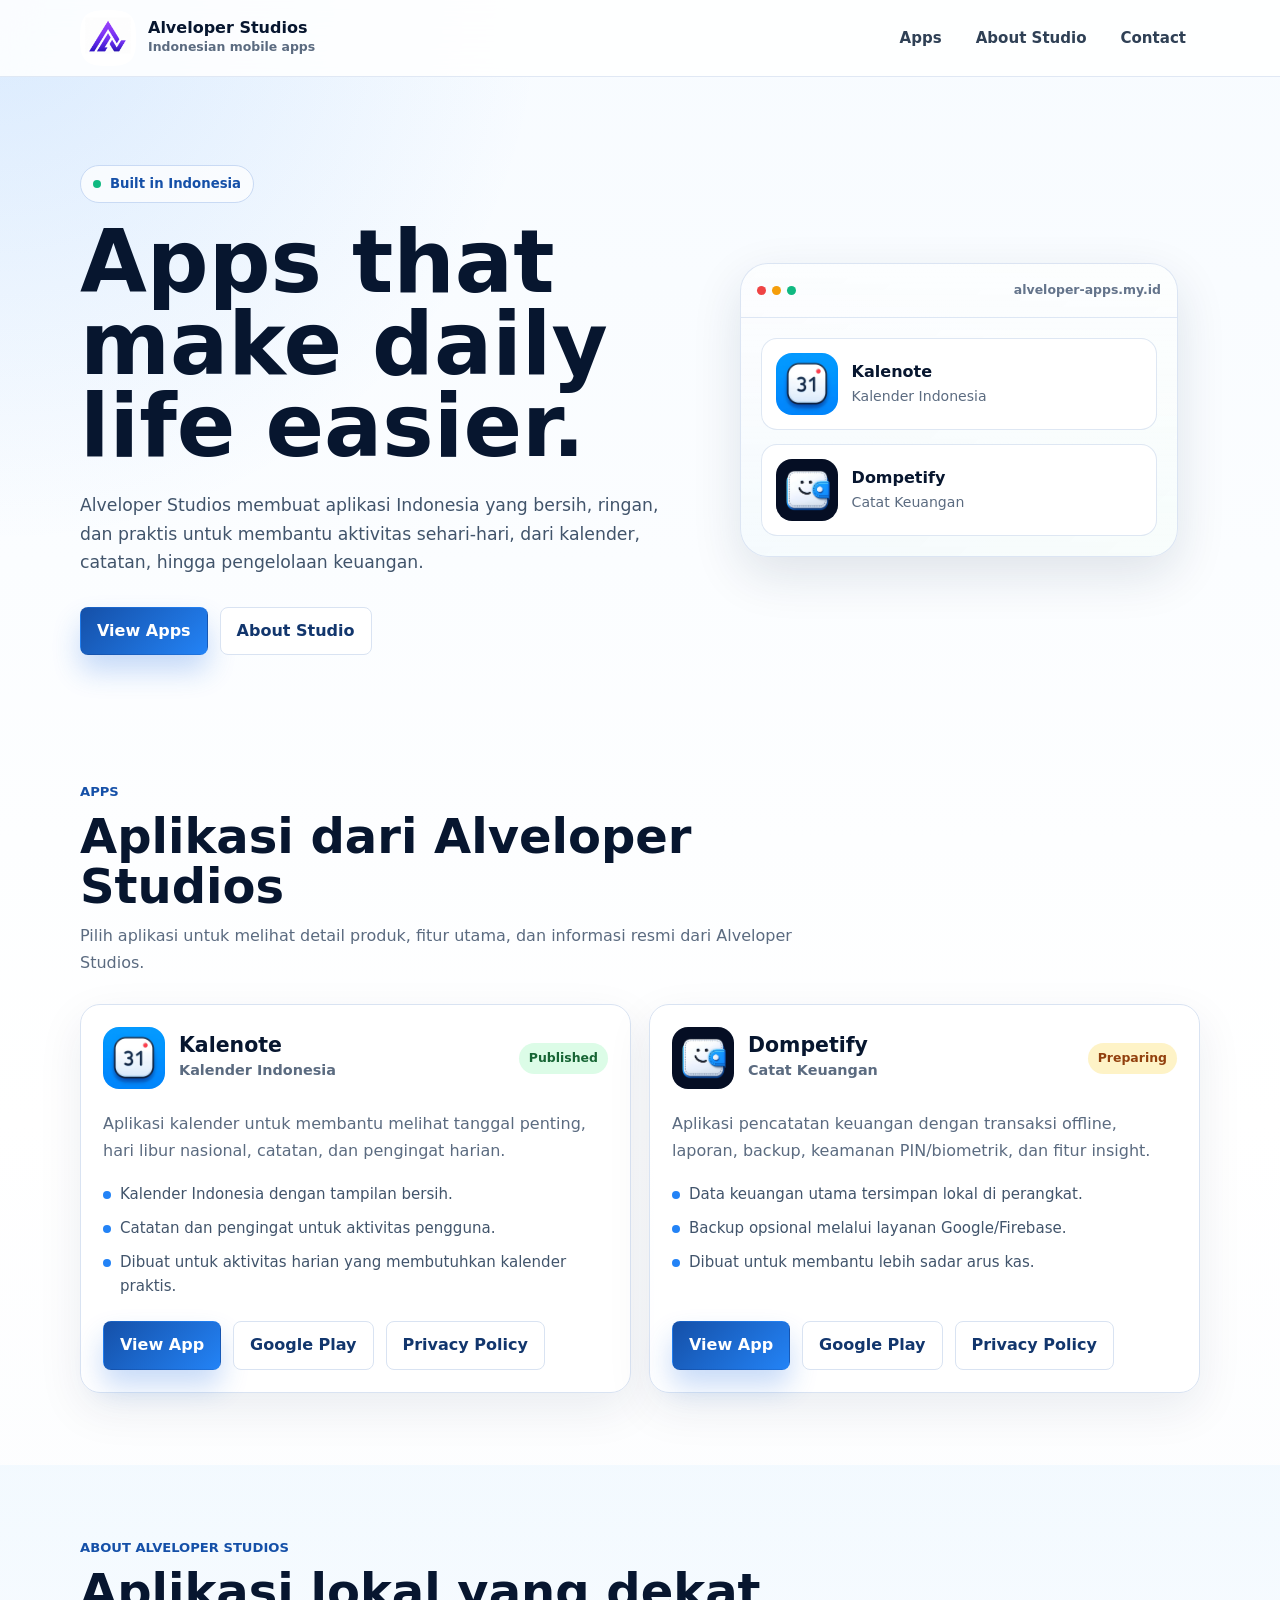
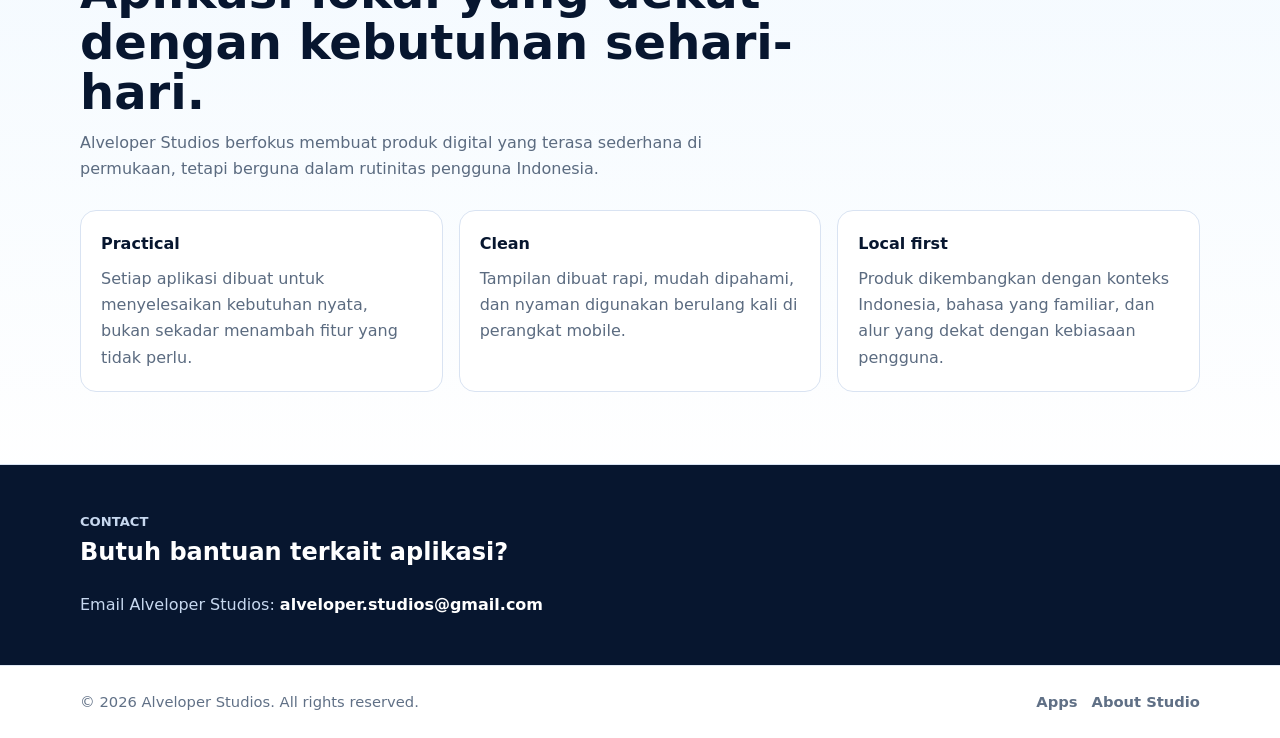
==== index.html @ d8dd56e6 "Add initial files for Dompetify and Kalenote applications - Created main.js for navigation and scrol" ====
<!DOCTYPE html>
<html lang="id">
<head>
  <meta charset="UTF-8">
  <meta name="viewport" content="width=device-width, initial-scale=1.0">
  <meta name="description" content="Portal resmi Alveloper Studios, developer aplikasi Indonesia untuk membantu aktivitas sehari-hari.">
  <meta name="theme-color" content="#1769e0">
  <title>Alveloper Studios Apps</title>
  <link rel="icon" href="assets/icons/alveloper-studios-icon/web/favicon.ico">
  <link rel="apple-touch-icon" href="assets/icons/alveloper-studios-icon/web/apple-touch-icon.png">
  <link rel="stylesheet" href="assets/css/style.css">
</head>
<body>
  <header class="site-header">
    <div class="container header-inner">
      <a class="brand" href="./" aria-label="Alveloper Studios home">
        <span class="brand-mark"><img src="assets/icons/alveloper-studios-icon/web/icon-192.png" alt=""></span>
        <span>
          <span class="brand-title">Alveloper Studios</span>
          <span class="brand-subtitle">Indonesian mobile apps</span>
        </span>
      </a>
      <button class="menu-button" type="button" aria-label="Open navigation" aria-expanded="false" data-menu-button>
        <span></span>
      </button>
      <nav class="site-nav" data-site-nav>
        <a href="#apps">Apps</a>
        <a href="#studio">About Studio</a>
        <a href="#contact">Contact</a>
      </nav>
    </div>
  </header>

  <main>
    <section class="hero">
      <div class="container hero-grid">
        <div>
          <span class="eyebrow">Built in Indonesia</span>
          <h1>Apps that make daily life easier.</h1>
          <p class="hero-copy">
            Alveloper Studios membuat aplikasi Indonesia yang bersih, ringan, dan praktis untuk membantu aktivitas sehari-hari, dari kalender, catatan, hingga pengelolaan keuangan.
          </p>
          <div class="hero-actions">
            <a class="button button-primary" href="#apps">View Apps</a>
            <a class="button button-secondary" href="#studio">About Studio</a>
          </div>
        </div>

        <div class="hero-panel" aria-hidden="true">
          <div class="device-shell">
            <div class="device-top">
              <div class="traffic"><span></span><span></span><span></span></div>
              <span class="device-url">alveloper-apps.my.id</span>
            </div>
            <div class="app-stack">
              <div class="mini-app">
                <img src="assets/images/kalenote_logo.png" alt="">
                <div>
                  <strong>Kalenote</strong>
                  <span>Kalender Indonesia</span>
                </div>
              </div>
              <div class="mini-app">
                <img src="assets/images/dompetify_logo.png" alt="">
                <div>
                  <strong>Dompetify</strong>
                  <span>Catat Keuangan</span>
                </div>
              </div>
            </div>
          </div>
        </div>
      </div>
    </section>

    <section class="section" id="apps">
      <div class="container">
        <div class="section-header">
          <p class="section-kicker">Apps</p>
          <h2>Aplikasi dari Alveloper Studios</h2>
          <p>Pilih aplikasi untuk melihat detail produk, fitur utama, dan informasi resmi dari Alveloper Studios.</p>
        </div>

        <div class="apps-grid">
          <article class="app-card">
            <div class="app-card-header">
              <div class="app-title-row">
                <img class="app-logo" src="assets/images/kalenote_logo.png" alt="Kalenote logo">
                <div>
                  <h3>Kalenote</h3>
                  <span>Kalender Indonesia</span>
                </div>
              </div>
              <span class="status">Published</span>
            </div>
            <p>Aplikasi kalender untuk membantu melihat tanggal penting, hari libur nasional, catatan, dan pengingat harian.</p>
            <ul class="feature-list">
              <li>Kalender Indonesia dengan tampilan bersih.</li>
              <li>Catatan dan pengingat untuk aktivitas pengguna.</li>
              <li>Dibuat untuk aktivitas harian yang membutuhkan kalender praktis.</li>
            </ul>
            <div class="card-actions">
              <a class="button button-primary" href="kalenote/">View App</a>
              <a class="button button-secondary" href="https://play.google.com/store/apps/details?id=com.alveloper.kalenote" target="_blank" rel="noopener">Google Play</a>
              <a class="button button-secondary" href="kalenote/privacy-policy.html">Privacy Policy</a>
            </div>
          </article>

          <article class="app-card">
            <div class="app-card-header">
              <div class="app-title-row">
                <img class="app-logo" src="assets/images/dompetify_logo.png" alt="Dompetify logo">
                <div>
                  <h3>Dompetify</h3>
                  <span>Catat Keuangan</span>
                </div>
              </div>
              <span class="status soon">Preparing</span>
            </div>
            <p>Aplikasi pencatatan keuangan dengan transaksi offline, laporan, backup, keamanan PIN/biometrik, dan fitur insight.</p>
            <ul class="feature-list">
              <li>Data keuangan utama tersimpan lokal di perangkat.</li>
              <li>Backup opsional melalui layanan Google/Firebase.</li>
              <li>Dibuat untuk membantu lebih sadar arus kas.</li>
            </ul>
            <div class="card-actions">
              <a class="button button-primary" href="dompetify/">View App</a>
              <a class="button button-secondary" href="https://play.google.com/store/apps/details?id=com.alveloper.dompetify" target="_blank" rel="noopener">Google Play</a>
              <a class="button button-secondary" href="dompetify/privacy-policy.html">Privacy Policy</a>
            </div>
          </article>
        </div>
      </div>
    </section>

    <section class="section section-muted" id="studio">
      <div class="container">
        <div class="section-header">
          <p class="section-kicker">About Alveloper Studios</p>
          <h2>Aplikasi lokal yang dekat dengan kebutuhan sehari-hari.</h2>
          <p>Alveloper Studios berfokus membuat produk digital yang terasa sederhana di permukaan, tetapi berguna dalam rutinitas pengguna Indonesia.</p>
        </div>
        <div class="info-grid">
          <div class="info-box">
            <h3>Practical</h3>
            <p>Setiap aplikasi dibuat untuk menyelesaikan kebutuhan nyata, bukan sekadar menambah fitur yang tidak perlu.</p>
          </div>
          <div class="info-box">
            <h3>Clean</h3>
            <p>Tampilan dibuat rapi, mudah dipahami, dan nyaman digunakan berulang kali di perangkat mobile.</p>
          </div>
          <div class="info-box">
            <h3>Local first</h3>
            <p>Produk dikembangkan dengan konteks Indonesia, bahasa yang familiar, dan alur yang dekat dengan kebiasaan pengguna.</p>
          </div>
        </div>
      </div>
    </section>
  </main>

  <section class="contact-band" id="contact">
    <div class="container">
      <p class="section-kicker">Contact</p>
      <h2>Butuh bantuan terkait aplikasi?</h2>
      <p>Email Alveloper Studios: <a href="mailto:alveloper.studios@gmail.com">alveloper.studios@gmail.com</a></p>
    </div>
  </section>

  <footer class="footer">
    <div class="container footer-inner">
      <span>&copy; <span data-year></span> Alveloper Studios. All rights reserved.</span>
      <div class="footer-links">
        <a href="#apps">Apps</a>
        <a href="#studio">About Studio</a>
      </div>
    </div>
  </footer>

  <script src="assets/js/main.js"></script>
</body>
</html>
---- assets/css/style.css ----
:root {
  color-scheme: light;
  --blue-950: #07162f;
  --blue-900: #0b1f42;
  --blue-800: #12366d;
  --blue-700: #1550a8;
  --blue-600: #1769e0;
  --blue-500: #2383f6;
  --blue-100: #dbeafe;
  --sky-50: #eff8ff;
  --ink: #102033;
  --muted: #5b6b80;
  --line: #d9e3f2;
  --surface: #ffffff;
  --surface-soft: #f6f9fd;
  --accent: #10b981;
  --warning: #f59e0b;
  --shadow: 0 18px 50px rgba(13, 38, 76, 0.12);
  --radius: 8px;
  --radius-lg: 20px;
  --container: 1120px;
}

* {
  box-sizing: border-box;
}

html {
  scroll-behavior: smooth;
}

body {
  margin: 0;
  font-family:
    Inter, ui-sans-serif, system-ui, -apple-system, BlinkMacSystemFont, "Segoe UI",
    sans-serif;
  color: var(--ink);
  background:
    radial-gradient(circle at top left, rgba(35, 131, 246, 0.14), transparent 34rem),
    linear-gradient(180deg, #f7fbff 0%, #ffffff 48%, #f6f9fd 100%);
  line-height: 1.65;
}

img {
  max-width: 100%;
  display: block;
}

a {
  color: inherit;
  text-decoration: none;
}

p,
h1,
h2,
h3,
h4 {
  margin-top: 0;
}

p {
  color: var(--muted);
}

.container {
  width: min(100% - 40px, var(--container));
  margin-inline: auto;
}

.site-header {
  position: sticky;
  top: 0;
  z-index: 20;
  border-bottom: 1px solid rgba(217, 227, 242, 0.82);
  background: rgba(255, 255, 255, 0.86);
  backdrop-filter: blur(18px);
  transition: transform 220ms ease, box-shadow 220ms ease;
  will-change: transform;
}

.site-header.is-hidden {
  transform: translateY(-100%);
}

.header-inner {
  display: flex;
  align-items: center;
  justify-content: space-between;
  min-height: 76px;
  gap: 24px;
}

.brand {
  display: inline-flex;
  align-items: center;
  gap: 12px;
  font-weight: 800;
  color: var(--blue-950);
}

.brand-mark {
  display: grid;
  place-items: center;
  width: 56px;
  height: 56px;
  border-radius: 16px;
  color: #fff;
}

.brand-mark img {
  width: 100%;
  height: 100%;
  border-radius: 16px;
  object-fit: cover;
}

.brand-title {
  display: block;
  line-height: 1.1;
}

.brand-subtitle {
  display: block;
  color: var(--muted);
  font-size: 0.78rem;
  font-weight: 650;
}

.site-nav {
  display: flex;
  align-items: center;
  gap: 6px;
}

.site-nav a {
  border-radius: 999px;
  color: #2f4055;
  font-size: 0.94rem;
  font-weight: 700;
  padding: 9px 14px;
}

.site-nav a:hover,
.site-nav a:focus-visible {
  background: var(--blue-100);
  color: var(--blue-800);
  outline: none;
}

.menu-button {
  display: none;
  width: 42px;
  height: 42px;
  border: 1px solid var(--line);
  border-radius: 8px;
  background: #fff;
  color: var(--blue-900);
  cursor: pointer;
}

.menu-button span,
.menu-button::before,
.menu-button::after {
  display: block;
  width: 18px;
  height: 2px;
  margin: 4px auto;
  border-radius: 999px;
  background: currentColor;
  content: "";
}

.hero {
  padding: 88px 0 54px;
}

.hero-grid {
  display: grid;
  grid-template-columns: minmax(0, 1.1fr) minmax(320px, 0.9fr);
  align-items: center;
  gap: 48px;
}

.eyebrow {
  display: inline-flex;
  align-items: center;
  gap: 9px;
  margin-bottom: 18px;
  border: 1px solid #c9daf4;
  border-radius: 999px;
  background: rgba(255, 255, 255, 0.72);
  color: var(--blue-700);
  font-size: 0.83rem;
  font-weight: 800;
  padding: 7px 12px;
}

.eyebrow::before {
  width: 8px;
  height: 8px;
  border-radius: 999px;
  background: var(--accent);
  content: "";
}

.hero h1 {
  max-width: 780px;
  color: var(--blue-950);
  font-size: clamp(2.6rem, 7vw, 5.4rem);
  line-height: 0.95;
  letter-spacing: 0;
  margin-bottom: 24px;
}

.hero-copy {
  max-width: 660px;
  color: #41546b;
  font-size: 1.08rem;
  margin-bottom: 30px;
}

.hero-actions,
.card-actions,
.policy-actions {
  display: flex;
  flex-wrap: wrap;
  align-items: center;
  gap: 12px;
}

.button {
  display: inline-flex;
  align-items: center;
  justify-content: center;
  min-height: 44px;
  border: 1px solid transparent;
  border-radius: 8px;
  font-weight: 800;
  padding: 10px 16px;
  transition:
    transform 160ms ease,
    box-shadow 160ms ease,
    border-color 160ms ease,
    background 160ms ease;
}

.button:hover {
  transform: translateY(-1px);
}

.button-primary {
  background: linear-gradient(135deg, var(--blue-700), var(--blue-500));
  color: #fff;
  box-shadow: 0 16px 28px rgba(23, 105, 224, 0.24);
}

.button-secondary {
  border-color: var(--line);
  background: #fff;
  color: var(--blue-800);
}

.button-ghost {
  border-color: transparent;
  background: transparent;
  color: var(--blue-700);
}

.hero-panel {
  position: relative;
  padding: 22px;
}

.studio-signature {
  display: grid;
  grid-template-columns: 92px 1fr;
  gap: 18px;
  align-items: center;
  margin: 28px 0 0;
  max-width: 520px;
  border: 1px solid rgba(217, 227, 242, 0.9);
  border-radius: 18px;
  background: rgba(255, 255, 255, 0.78);
  box-shadow: 0 14px 34px rgba(13, 38, 76, 0.08);
  padding: 16px;
}

.studio-signature img {
  width: 92px;
  height: 92px;
  border-radius: 18px;
  object-fit: cover;
}

.studio-signature strong {
  display: block;
  color: var(--blue-950);
  font-size: 1.08rem;
  line-height: 1.2;
  margin-bottom: 4px;
}

.studio-signature span {
  display: block;
  color: var(--muted);
  font-size: 0.94rem;
}

.device-shell {
  overflow: hidden;
  border: 1px solid rgba(217, 227, 242, 0.9);
  border-radius: 28px;
  background:
    linear-gradient(180deg, rgba(255, 255, 255, 0.92), rgba(255, 255, 255, 0.72)),
    linear-gradient(135deg, rgba(35, 131, 246, 0.16), rgba(16, 185, 129, 0.1));
  box-shadow: var(--shadow);
}

.device-top {
  display: flex;
  align-items: center;
  justify-content: space-between;
  border-bottom: 1px solid rgba(217, 227, 242, 0.85);
  padding: 16px;
}

.traffic {
  display: flex;
  gap: 6px;
}

.traffic span {
  width: 9px;
  height: 9px;
  border-radius: 999px;
  background: #cbd5e1;
}

.traffic span:nth-child(1) {
  background: #ef4444;
}

.traffic span:nth-child(2) {
  background: #f59e0b;
}

.traffic span:nth-child(3) {
  background: var(--accent);
}

.device-url {
  color: #64748b;
  font-size: 0.78rem;
  font-weight: 750;
}

.app-stack {
  display: grid;
  gap: 14px;
  padding: 20px;
}

.mini-app {
  display: grid;
  grid-template-columns: 62px 1fr;
  align-items: center;
  gap: 14px;
  border: 1px solid rgba(217, 227, 242, 0.86);
  border-radius: 16px;
  background: #fff;
  padding: 14px;
}

.mini-app img,
.app-logo {
  width: 62px;
  height: 62px;
  border-radius: 16px;
  object-fit: cover;
}

.mini-app strong {
  display: block;
  color: var(--blue-950);
}

.mini-app span {
  display: block;
  color: var(--muted);
  font-size: 0.88rem;
}

.section {
  padding: 72px 0;
}

.section-muted {
  background: linear-gradient(180deg, rgba(239, 248, 255, 0.72), rgba(255, 255, 255, 0.92));
}

.section-header {
  max-width: 720px;
  margin-bottom: 28px;
}

.section-kicker {
  color: var(--blue-700);
  font-size: 0.82rem;
  font-weight: 850;
  letter-spacing: 0;
  margin-bottom: 8px;
  text-transform: uppercase;
}

.section h2 {
  color: var(--blue-950);
  font-size: clamp(2rem, 4vw, 3rem);
  line-height: 1.05;
  letter-spacing: 0;
  margin-bottom: 12px;
}

.apps-grid {
  display: grid;
  grid-template-columns: repeat(2, minmax(0, 1fr));
  gap: 18px;
}

.app-card {
  display: flex;
  flex-direction: column;
  min-height: 100%;
  border: 1px solid var(--line);
  border-radius: var(--radius-lg);
  background: rgba(255, 255, 255, 0.88);
  box-shadow: 0 16px 46px rgba(13, 38, 76, 0.08);
  padding: 22px;
}

.app-card-header {
  display: flex;
  align-items: center;
  justify-content: space-between;
  gap: 14px;
  margin-bottom: 22px;
}

.app-title-row {
  display: flex;
  align-items: center;
  gap: 14px;
}

.app-title-row h3 {
  color: var(--blue-950);
  font-size: 1.28rem;
  line-height: 1.2;
  margin: 0;
}

.app-title-row span {
  color: var(--muted);
  font-size: 0.9rem;
  font-weight: 650;
}

.status {
  display: inline-flex;
  align-items: center;
  min-height: 28px;
  border-radius: 999px;
  background: #dcfce7;
  color: #166534;
  font-size: 0.78rem;
  font-weight: 850;
  padding: 5px 10px;
  white-space: nowrap;
}

.status.soon {
  background: #fef3c7;
  color: #92400e;
}

.app-card p {
  margin-bottom: 18px;
}

.feature-list {
  display: grid;
  gap: 9px;
  margin: 0 0 22px;
  padding: 0;
  list-style: none;
}

.feature-list li {
  display: flex;
  gap: 9px;
  color: #41546b;
  font-size: 0.94rem;
}

.feature-list li::before {
  width: 8px;
  height: 8px;
  flex: 0 0 8px;
  margin-top: 9px;
  border-radius: 999px;
  background: var(--blue-500);
  content: "";
}

.app-card .card-actions {
  margin-top: auto;
}

.info-grid {
  display: grid;
  grid-template-columns: repeat(3, minmax(0, 1fr));
  gap: 16px;
}

.info-box {
  border: 1px solid var(--line);
  border-radius: 16px;
  background: #fff;
  padding: 20px;
}

.info-box h3 {
  color: var(--blue-950);
  font-size: 1rem;
  margin-bottom: 8px;
}

.info-box p {
  margin-bottom: 0;
}

.app-hero {
  padding: 68px 0 46px;
}

.app-hero-card {
  display: grid;
  grid-template-columns: auto 1fr;
  gap: 22px;
  align-items: center;
  border: 1px solid var(--line);
  border-radius: 24px;
  background: rgba(255, 255, 255, 0.9);
  box-shadow: var(--shadow);
  padding: 28px;
}

.app-hero-logo {
  width: 116px;
  height: 116px;
  border-radius: 26px;
  object-fit: cover;
}

.app-hero h1 {
  color: var(--blue-950);
  font-size: clamp(2.1rem, 5vw, 4rem);
  line-height: 1;
  letter-spacing: 0;
  margin-bottom: 12px;
}

.meta-row {
  display: flex;
  flex-wrap: wrap;
  gap: 10px;
  margin: 18px 0 0;
}

.meta-pill {
  border: 1px solid var(--line);
  border-radius: 999px;
  background: #fff;
  color: #334155;
  font-size: 0.84rem;
  font-weight: 780;
  padding: 7px 11px;
}

.policy-layout {
  display: grid;
  grid-template-columns: minmax(0, 260px) minmax(0, 1fr);
  gap: 28px;
  align-items: start;
}

.policy-sidebar {
  position: sticky;
  top: 98px;
  border: 1px solid var(--line);
  border-radius: 18px;
  background: #fff;
  padding: 18px;
}

.policy-sidebar strong {
  display: block;
  color: var(--blue-950);
  margin-bottom: 10px;
}

.policy-sidebar a {
  display: block;
  border-radius: 8px;
  color: #4b5f77;
  font-size: 0.92rem;
  font-weight: 700;
  padding: 8px 10px;
}

.policy-sidebar a:hover {
  background: var(--sky-50);
  color: var(--blue-800);
}

.policy-content {
  border: 1px solid var(--line);
  border-radius: 22px;
  background: #fff;
  box-shadow: 0 16px 46px rgba(13, 38, 76, 0.07);
  padding: clamp(24px, 4vw, 44px);
}

.policy-content h2 {
  margin-top: 34px;
  font-size: 1.6rem;
}

.policy-content h2:first-child {
  margin-top: 0;
}

.policy-content h3 {
  color: var(--blue-900);
  margin-top: 24px;
}

.policy-content ul {
  color: #45586f;
  padding-left: 20px;
}

.policy-content li + li {
  margin-top: 7px;
}

.notice {
  border-left: 4px solid var(--blue-500);
  border-radius: 8px;
  background: var(--sky-50);
  color: #334155;
  padding: 16px 18px;
}

.contact-band {
  border-top: 1px solid var(--line);
  background: var(--blue-950);
  color: #fff;
  padding: 46px 0;
}

.contact-band p {
  color: #c7d8ef;
  margin-bottom: 0;
}

.contact-band a {
  color: #fff;
  font-weight: 800;
}

.footer {
  border-top: 1px solid rgba(217, 227, 242, 0.82);
  background: #fff;
  color: #607086;
  padding: 24px 0;
}

.footer-inner {
  display: flex;
  align-items: center;
  justify-content: space-between;
  gap: 16px;
  font-size: 0.92rem;
}

.footer-links {
  display: flex;
  flex-wrap: wrap;
  gap: 14px;
  font-weight: 750;
}

@media (max-width: 860px) {
  .container {
    width: min(100% - 28px, var(--container));
  }

  .menu-button {
    display: block;
  }

  .site-nav {
    position: absolute;
    inset: 76px 14px auto;
    display: none;
    flex-direction: column;
    align-items: stretch;
    border: 1px solid var(--line);
    border-radius: 16px;
    background: #fff;
    box-shadow: var(--shadow);
    padding: 10px;
  }

  .site-nav.is-open {
    display: flex;
  }

  .site-nav a {
    border-radius: 8px;
  }

  .hero {
    padding-top: 56px;
  }

  .hero-grid,
  .apps-grid,
  .info-grid,
  .policy-layout {
    grid-template-columns: 1fr;
  }

  .policy-sidebar {
    position: static;
  }

  .app-hero-card {
    grid-template-columns: 1fr;
  }
}

@media (max-width: 560px) {
  .header-inner {
    min-height: 68px;
  }

  .brand-subtitle,
  .device-url {
    display: none;
  }

  .hero {
    padding-bottom: 34px;
  }

  .hero h1 {
    font-size: 2.8rem;
  }

  .hero-actions,
  .card-actions,
  .policy-actions {
    align-items: stretch;
    flex-direction: column;
  }

  .button {
    width: 100%;
  }

  .app-card-header,
  .app-title-row {
    align-items: flex-start;
    flex-direction: column;
  }

  .app-hero-logo {
    width: 94px;
    height: 94px;
  }

  .studio-signature {
    grid-template-columns: 1fr;
  }

  .footer-inner {
    align-items: flex-start;
    flex-direction: column;
  }
}
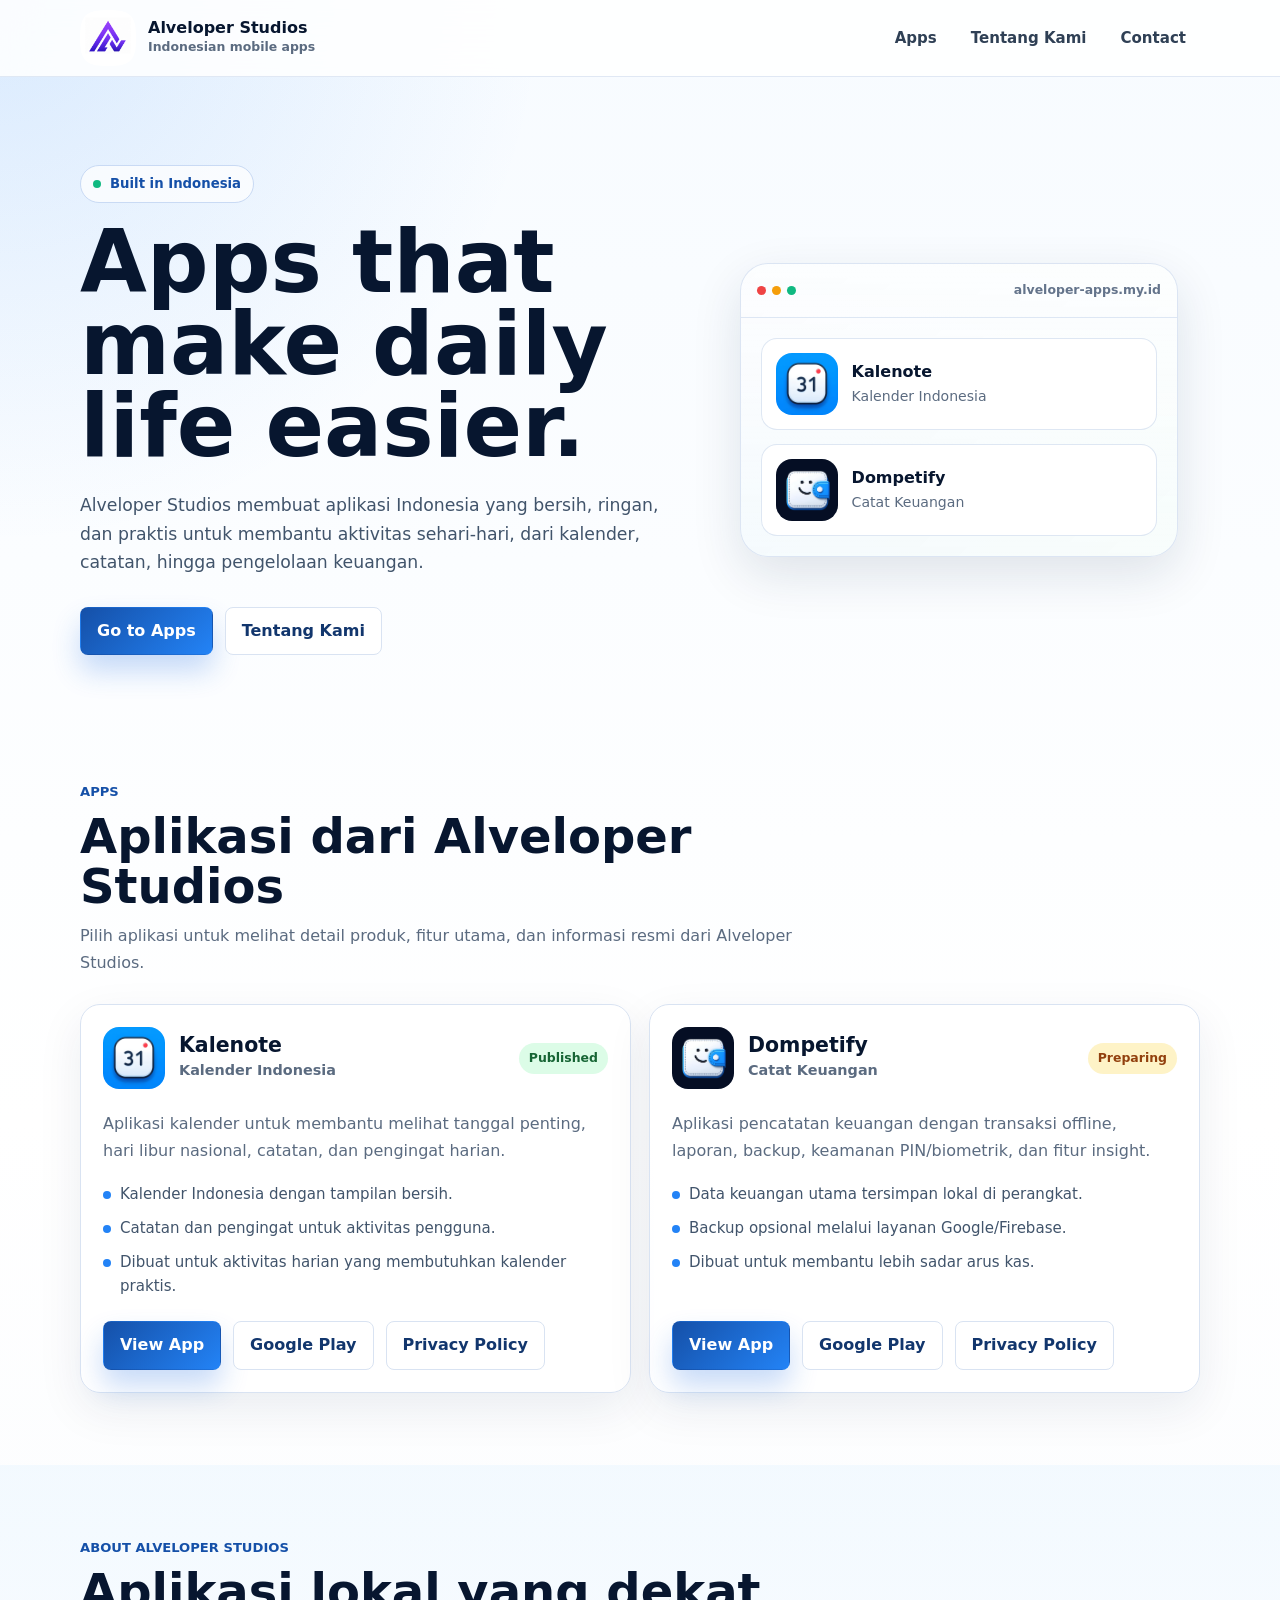
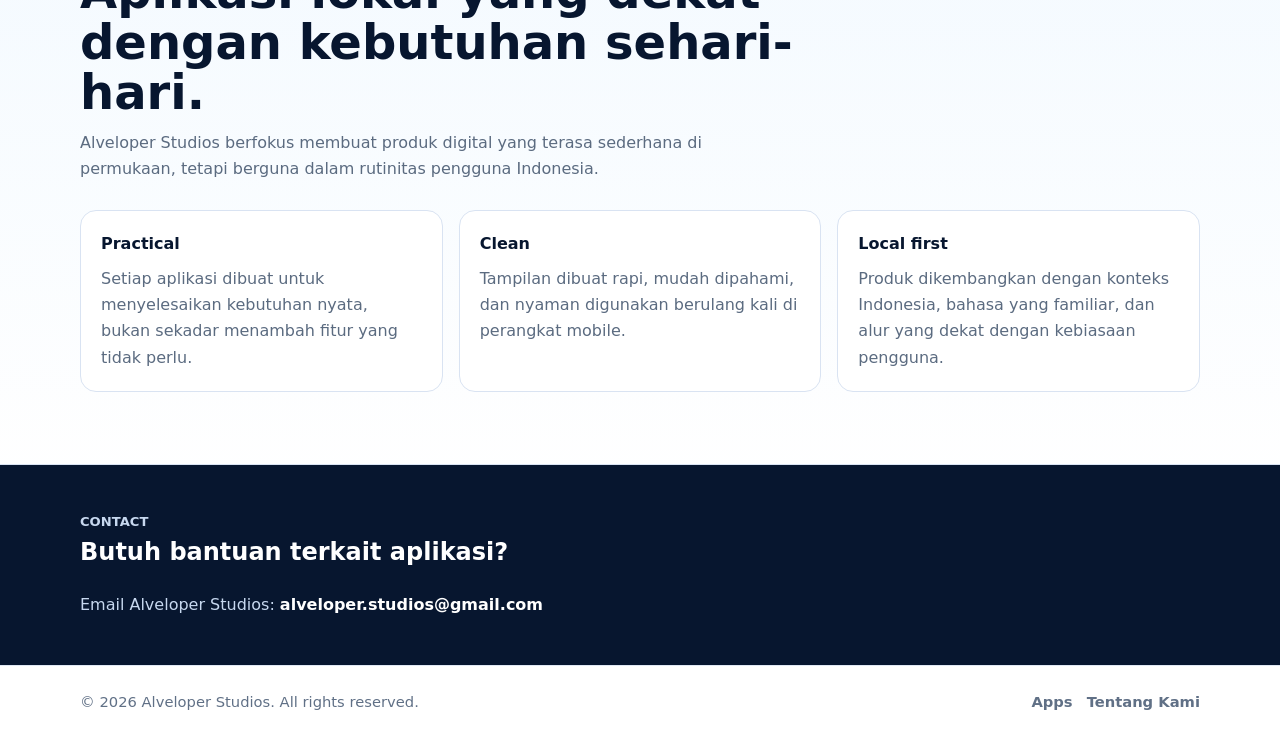
==== commit ec5b175c: "Update index.html for localization and add .gitignore for zip file" ====
--- a/index.html
+++ b/index.html
@@ -25,7 +25,7 @@
       </button>
       <nav class="site-nav" data-site-nav>
         <a href="#apps">Apps</a>
-        <a href="#studio">About Studio</a>
+        <a href="#studio">Tentang Kami</a>
         <a href="#contact">Contact</a>
       </nav>
     </div>
@@ -41,8 +41,8 @@
             Alveloper Studios membuat aplikasi Indonesia yang bersih, ringan, dan praktis untuk membantu aktivitas sehari-hari, dari kalender, catatan, hingga pengelolaan keuangan.
           </p>
           <div class="hero-actions">
-            <a class="button button-primary" href="#apps">View Apps</a>
-            <a class="button button-secondary" href="#studio">About Studio</a>
+            <a class="button button-primary" href="#apps">Go to Apps</a>
+            <a class="button button-secondary" href="#studio">Tentang Kami</a>
           </div>
         </div>
 
@@ -171,7 +171,7 @@
       <span>&copy; <span data-year></span> Alveloper Studios. All rights reserved.</span>
       <div class="footer-links">
         <a href="#apps">Apps</a>
-        <a href="#studio">About Studio</a>
+        <a href="#studio">Tentang Kami</a>
       </div>
     </div>
   </footer>
--- a/assets/css/style.css
+++ b/assets/css/style.css
@@ -74,6 +74,7 @@
   z-index: 20;
   border-bottom: 1px solid rgba(217, 227, 242, 0.82);
   background: rgba(255, 255, 255, 0.86);
+  -webkit-backdrop-filter: blur(18px);
   backdrop-filter: blur(18px);
   transition: transform 220ms ease, box-shadow 220ms ease;
   will-change: transform;
@@ -800,3 +801,43 @@
     flex-direction: column;
   }
 }
+
+/* Utility classes for inline styles */
+.policy-actions-margin {
+  margin-top: 28px;
+}
+
+.policy-header {
+  display: flex;
+  flex-direction: column;
+  align-items: center;
+  text-align: center;
+}
+
+.policy-header-image {
+  margin-bottom: 1em;
+}
+
+.policy-title-main {
+  margin-bottom: 0;
+  margin-top: 0;
+  line-height: 1;
+  font-size: 2em;
+}
+
+.policy-title-sub {
+  margin-bottom: 0;
+  margin-top: 20px;
+  line-height: 1;
+  font-size: 1.5em;
+  font-weight: 500;
+}
+
+.policy-date {
+  margin-top: 12px;
+}
+
+.policy-section-title {
+  margin-bottom: 0;
+  margin-top: 0;
+}
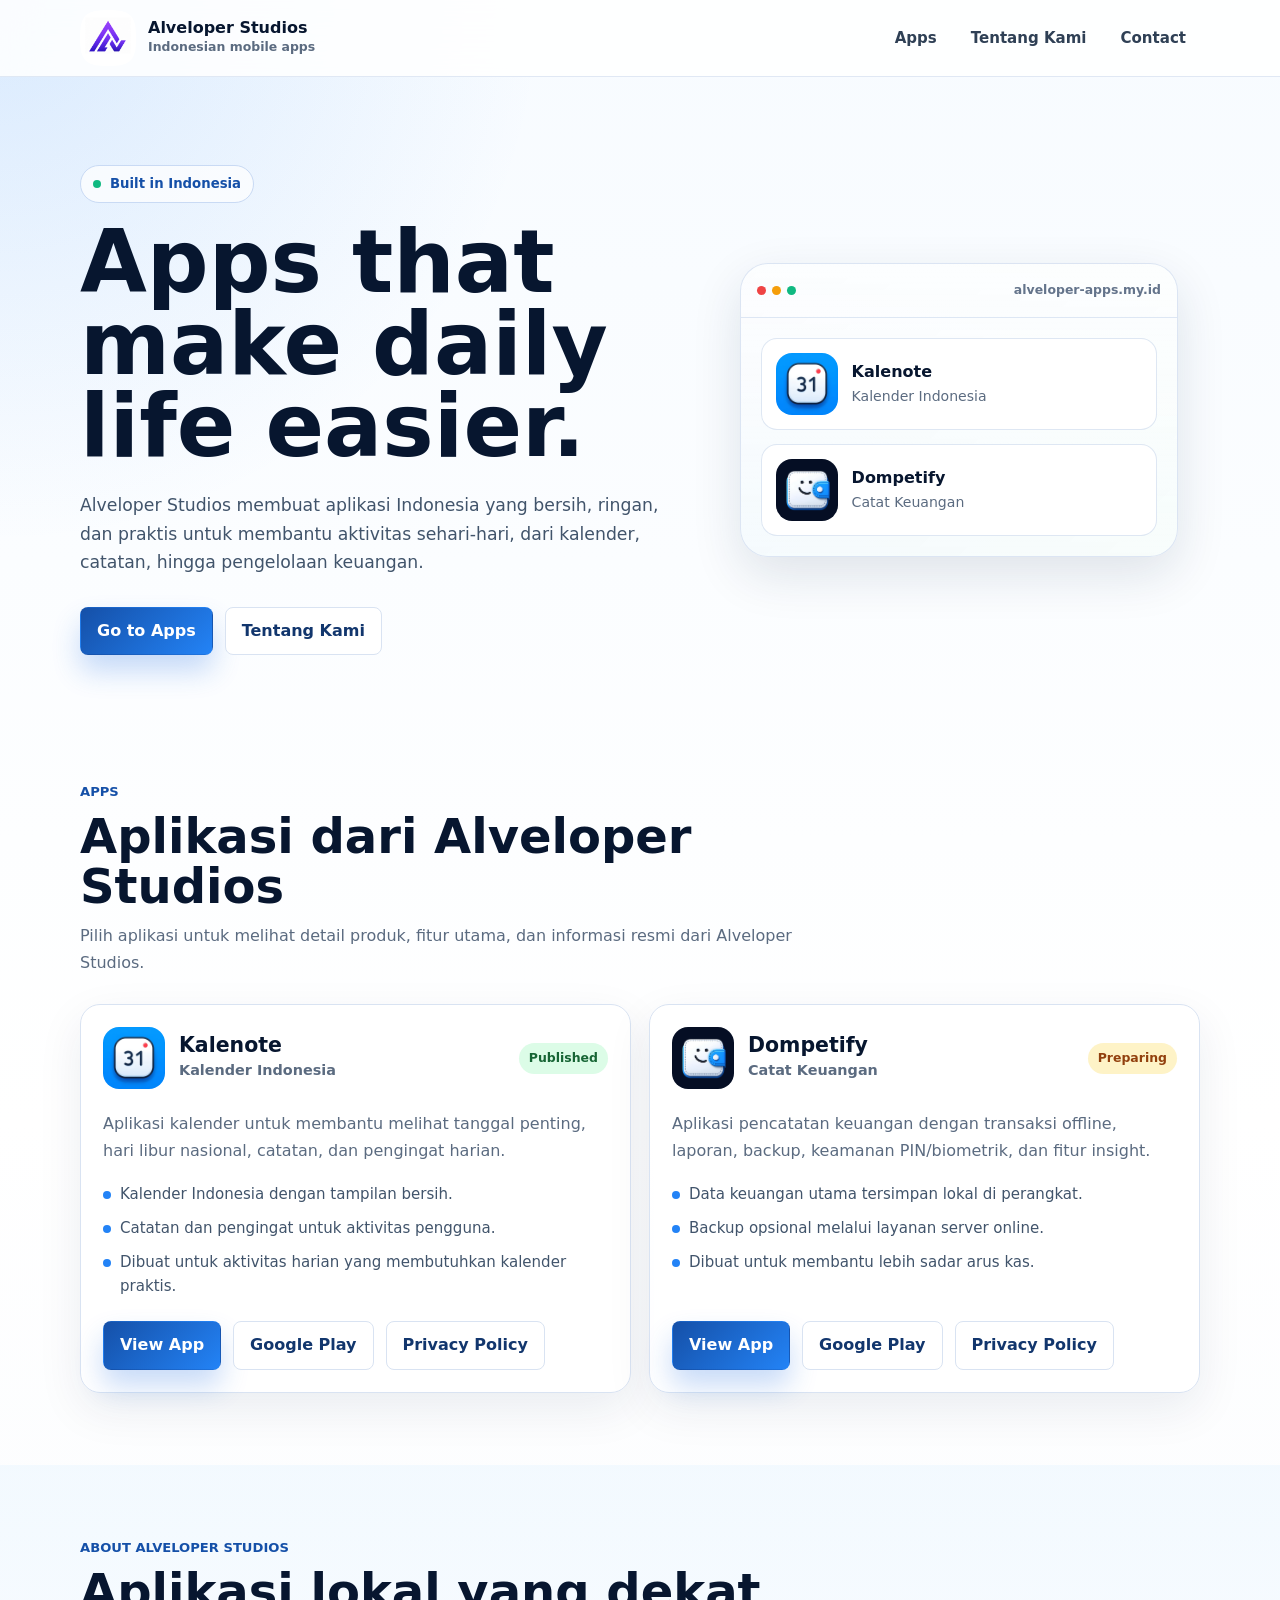
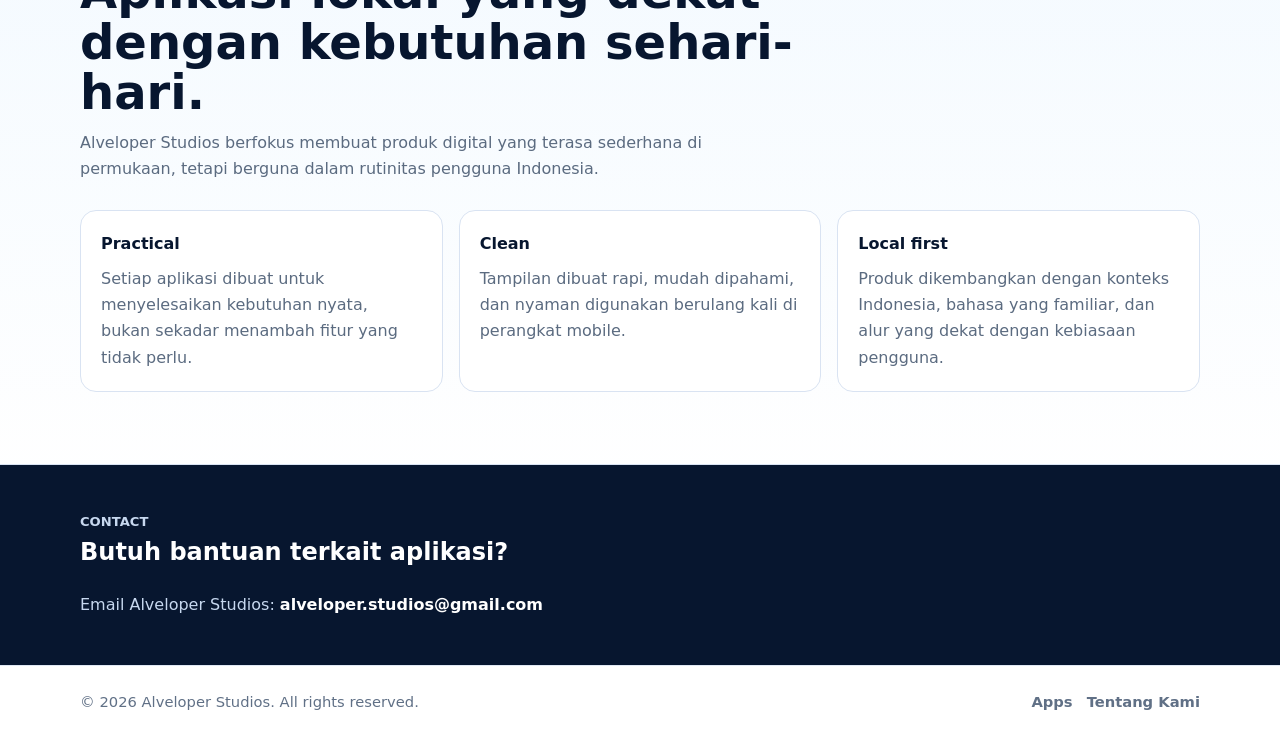
==== commit be6dc9a0: "Update backup options in index.html for clarity" ====
--- a/index.html
+++ b/index.html
@@ -120,7 +120,7 @@
             <p>Aplikasi pencatatan keuangan dengan transaksi offline, laporan, backup, keamanan PIN/biometrik, dan fitur insight.</p>
             <ul class="feature-list">
               <li>Data keuangan utama tersimpan lokal di perangkat.</li>
-              <li>Backup opsional melalui layanan Google/Firebase.</li>
+              <li>Backup opsional melalui layanan server online.</li>
               <li>Dibuat untuk membantu lebih sadar arus kas.</li>
             </ul>
             <div class="card-actions">
